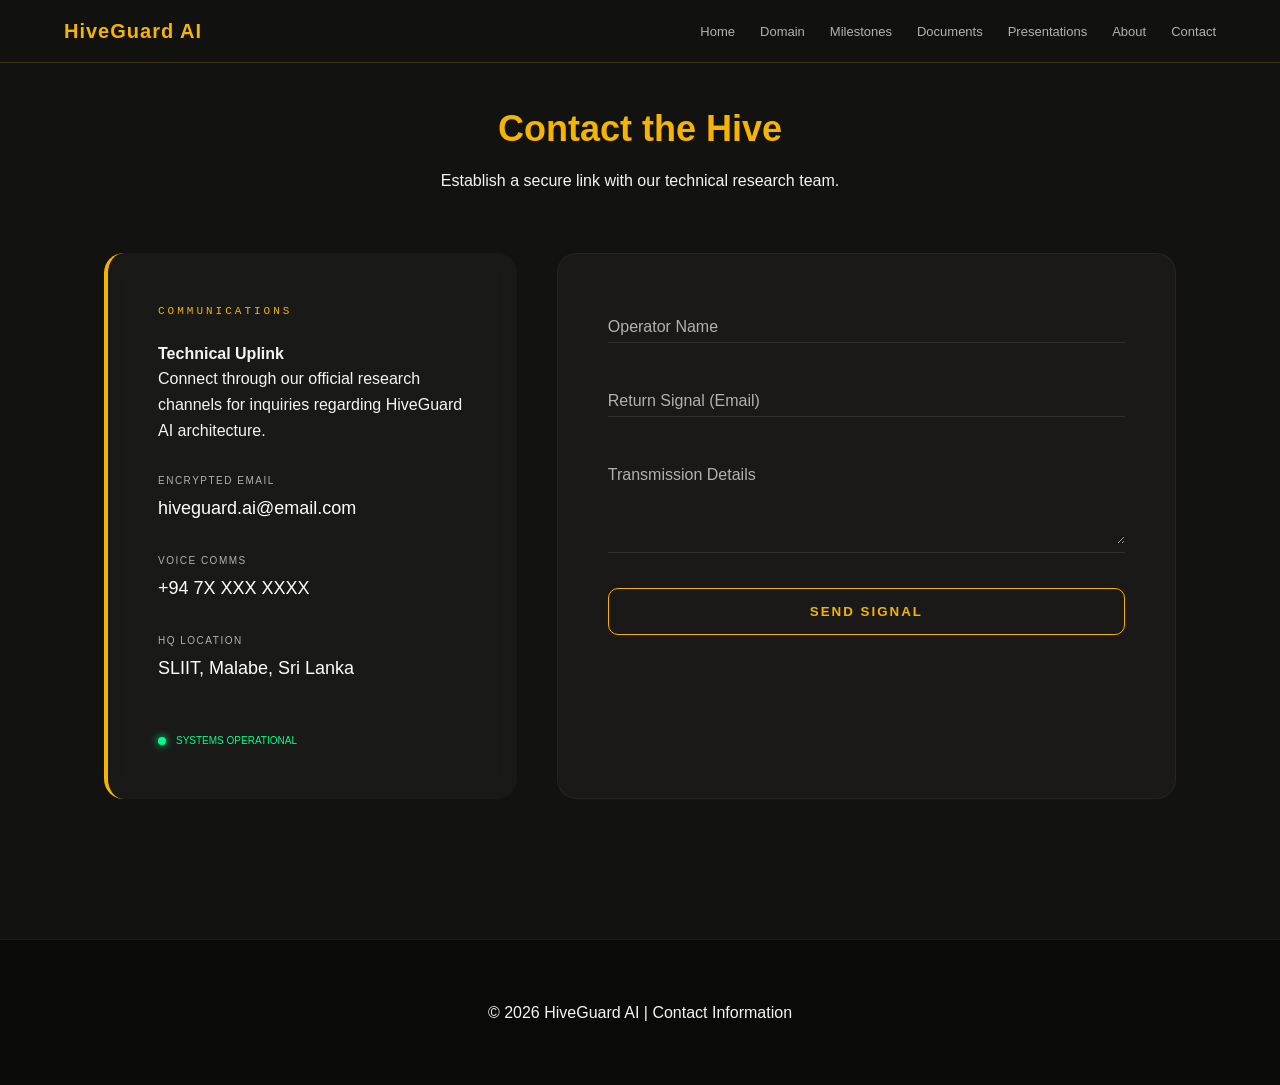
==== contact.html @ 3bd3e834 "Added contact form, updated research sections, improved styling" ====
<!DOCTYPE html>
<html lang="en">
<head>
  <meta charset="UTF-8">
  <meta name="viewport" content="width=device-width, initial-scale=1.0">
  <title>HiveGuard AI - Contact</title>
  <link rel="stylesheet" href="css/style.css">
</head>
<body>

<!-- Navigation -->
<nav>
  <div class="container">
    <h1>HiveGuard AI</h1>
    <ul>
      <li><a href="index.html">Home</a></li>
      <li><a href="domain.html">Domain</a></li>
      <li><a href="milestones.html">Milestones</a></li>
      <li><a href="documents.html">Documents</a></li>
      <li><a href="presentations.html">Presentations</a></li>
      <li><a href="about.html">About</a></li>
      <li><a href="contact.html">Contact</a></li>
    </ul>
  </div>
</nav>

<!-- Contact Section -->
<section class="section contact-section">
    <div class="section-header">
        <h3>Contact the Hive</h3>
        <p>Establish a secure link with our technical research team.</p>
    </div>

    <div class="contact-wrapper">
        <div class="contact-info-panel reveal">
            <div class="panel-tag">COMMUNICATIONS</div>
            <h4>Technical Uplink</h4>
            <p>Connect through our official research channels for inquiries regarding HiveGuard AI architecture.</p>
            
            <div class="info-links">
                <div class="info-item">
                    <span class="info-label">ENCRYPTED EMAIL</span>
                    <a href="mailto:bytebees.ai@email.com">hiveguard.ai@email.com</a>
                </div>
                <div class="info-item">
                    <span class="info-label">VOICE COMMS</span>
                    <a href="tel:+947XXXXXXX">+94 7X XXX XXXX</a>
                </div>
                <div class="info-item">
                    <span class="info-label">HQ LOCATION</span>
                    <p>SLIIT, Malabe, Sri Lanka</p>
                </div>
            </div>
            
            <div class="contact-status">
                <div class="status-indicator"></div>
                <span>SYSTEMS OPERATIONAL</span>
            </div>
        </div>

        <div class="contact-form-panel reveal">
            <form action="mailto:hiveguard.ai@email.com" method="post" enctype="text/plain">
                <div class="input-group">
                    <input type="text" id="name" name="name" required>
                    <label for="name">Operator Name</label>
                    <div class="input-line"></div>
                </div>

                <div class="input-group">
                    <input type="email" id="email" name="email" required>
                    <label for="email">Return Signal (Email)</label>
                    <div class="input-line"></div>
                </div>

                <div class="input-group">
                    <textarea id="message" name="message" rows="4" required></textarea>
                    <label for="message">Transmission Details</label>
                    <div class="input-line"></div>
                </div>

                <button type="submit" class="transmit-btn">
                    <span>SEND SIGNAL</span>
                    <i class="btn-glow"></i>
                </button>
            </form>
        </div>
    </div>
</section>

<!-- Footer -->
<footer>
  <p>© 2026 HiveGuard AI | Contact Information</p>
</footer>

</body>
</html>
---- css/style.css ----
/* =========================
   VARIABLES & RESET
========================= */
:root {
  --gold: #f4b400;
  --gold-glow: rgba(244, 180, 0, 0.3);
  --dark: #121211;
  --dark-soft: #1c1b18;
  --glass: rgba(42, 41, 38, 0.7);
  --text-main: #f5f5f5;
  --text-dim: #b1b1b1;
}

* {
  margin: 0;
  padding: 0;
  box-sizing: border-box;
  font-family: 'Poppins', sans-serif;
}

body {
  background: var(--dark);
  color: var(--text-main);
  line-height: 1.6;
  overflow-x: hidden;
}

/* =========================
   NAVBAR
========================= */
nav {
  background: rgba(18, 18, 17, 0.95);
  backdrop-filter: blur(10px);
  border-bottom: 1px solid rgba(244, 180, 0, 0.2);
  padding: 15px 0;
  position: fixed;
  width: 100%;
  top: 0;
  z-index: 1000;
}

nav .container {
  width: 90%;
  max-width: 1200px;
  margin: auto;
  display: flex;
  justify-content: space-between;
  align-items: center;
}

.logo {
  display: flex;
  align-items: center;
  gap: 10px;
}

.pulse {
  width: 10px;
  height: 10px;
  background: var(--gold);
  border-radius: 50%;
  box-shadow: 0 0 10px var(--gold);
  animation: pulse 2s infinite;
}

@keyframes pulse {
  0% { transform: scale(0.9); opacity: 1; }
  70% { transform: scale(1.5); opacity: 0; }
  100% { transform: scale(0.9); opacity: 0; }
}

nav h1 {
  color: var(--gold);
  font-family: 'Montserrat', sans-serif;
  font-size: 20px;
  letter-spacing: 1px;
}

nav ul {
  list-style: none;
  display: flex;
  gap: 25px;
  align-items: center;
}

nav ul li a {
  text-decoration: none;
  color: var(--text-dim);
  font-size: 13px;
  font-weight: 500;
  transition: 0.3s;
}

nav ul li a:hover { color: var(--gold); }

.nav-cta {
  border: 1px solid var(--gold);
  padding: 8px 18px;
  border-radius: 20px;
}

/* =========================
   HERO SECTION
========================= */
.hero {
  position: relative;
  padding: 200px 20px 120px;
  text-align: center;
  background: radial-gradient(circle at center, #3b2f1c 0%, var(--dark) 70%);
  overflow: hidden;
}

.honeycomb {
  position: absolute;
  inset: 0;
  background-image: linear-gradient(30deg, #2f2c25 12%, transparent 12.5%, transparent 87%, #2f2c25 87.5%, #2f2c25),
                    linear-gradient(150deg, #2f2c25 12%, transparent 12.5%, transparent 87%, #2f2c25 87.5%, #2f2c25),
                    linear-gradient(60deg, #2f2c25 25%, transparent 25.5%, transparent 75%, #2f2c25 75%, #2f2c25);
  background-size: 60px 104px;
  opacity: 0.1;
}

.hero-content { position: relative; z-index: 10; }

.badge {
  display: inline-block;
  background: rgba(244, 180, 0, 0.1);
  color: var(--gold);
  padding: 5px 15px;
  border-radius: 20px;
  font-size: 12px;
  font-weight: 600;
  margin-bottom: 20px;
  border: 1px solid var(--gold-glow);
}

.hero h2 {
  font-family: 'Montserrat', sans-serif;
  font-size: clamp(32px, 5vw, 60px);
  line-height: 1.1;
  margin-bottom: 25px;
}

.highlight {
  color: var(--gold);
  text-shadow: 0 0 30px var(--gold-glow);
}

.hero p {
  max-width: 650px;
  margin: 0 auto 40px;
  color: var(--text-dim);
  font-size: 18px;
}

.button {
  display: inline-block;
  padding: 14px 32px;
  background: var(--gold);
  color: #000;
  text-decoration: none;
  font-weight: 700;
  border-radius: 50px;
  transition: 0.3s;
}

.button.secondary {
  background: transparent;
  color: #fff;
  border: 1px solid rgba(255,255,255,0.2);
  margin-left: 15px;
}

.button:hover {
  transform: translateY(-3px);
  box-shadow: 0 10px 20px rgba(0,0,0,0.3);
}

/* =========================
   CARDS & SECTIONS
========================= */
.section {
  padding: 100px 5%;
  max-width: 1200px;
  margin: auto;
}

.section-header {
  text-align: center;
  margin-bottom: 60px;
}

.section-header h3 {
  font-size: 36px;
  color: var(--gold);
  margin-bottom: 10px;
}

.card-grid {
  display: grid;
  grid-template-columns: repeat(auto-fit, minmax(250px, 1fr));
  gap: 25px;
}

.card {
  background: var(--glass);
  backdrop-filter: blur(10px);
  padding: 40px 30px;
  border-radius: 20px;
  border: 1px solid rgba(255,255,255,0.05);
  transition: 0.4s cubic-bezier(0.175, 0.885, 0.32, 1.275);
}

.card:hover {
  border-color: var(--gold);
  transform: translateY(-10px);
  box-shadow: 0 20px 40px rgba(0,0,0,0.4);
}

.card-icon {
  font-size: 40px;
  margin-bottom: 20px;
}

.card h4 { margin-bottom: 15px; color: var(--gold); }

/* Project Overview styles */
.overview-container {
    display: flex;
    flex-direction: column;
    gap: 20px;
}

.glass-card {
    background: rgba(255,255,255,0.03);
    padding: 30px;
    border-radius: 15px;
    border-left: 4px solid var(--gold);
}
/* =========================
   PROJECT JOURNEY STYLES
========================= */

.journey-container {
    position: relative;
    max-width: 900px;
    margin: 50px auto;
    padding: 20px 0;
}

.journey-item {
    display: flex;
    align-items: center;
    margin-bottom: 60px;
    gap: 40px;
    width: 100%;
}

/* Alternating Layout */
.journey-item.reverse {
    flex-direction: row-reverse;
}

.journey-number {
    background: var(--gold);
    color: #000;
    width: 60px;
    height: 60px;
    display: flex;
    align-items: center;
    justify-content: center;
    font-weight: 800;
    font-size: 20px;
    border-radius: 15px; /* Makes a square-ish honeycomb shape */
    transform: rotate(45deg);
    flex-shrink: 0;
    box-shadow: 0 0 20px var(--gold-glow);
}

.journey-number span { transform: rotate(-45deg); } /* Keep text straight */

/* The Journey Line */
.nectar-path {
    position: absolute;
    top: 0;
    left: 50%;
    transform: translateX(-50%);
    width: 2px;
    height: 100%;
    background: linear-gradient(to bottom, var(--gold) 50%, transparent);
    border-left: 2px dashed var(--gold);
    opacity: 0.3;
    z-index: -1;
}

/* Glass Card Specific Glows */
.glass-card {
    background: rgba(255, 255, 255, 0.03);
    backdrop-filter: blur(10px);
    padding: 30px;
    border-radius: 20px;
    border: 1px solid rgba(244, 180, 0, 0.1);
    transition: 0.4s;
    flex: 1;
}

.glow-left:hover {
    border-left: 5px solid var(--gold);
    box-shadow: -10px 0 30px var(--gold-glow);
}

.glow-right:hover {
    border-right: 5px solid var(--gold);
    box-shadow: 10px 0 30px var(--gold-glow);
}

.glass-card h4 {
    color: var(--gold);
    margin-bottom: 12px;
}

/* Mobile Responsiveness */
@media (max-width: 768px) {
    .journey-item, .journey-item.reverse {
        flex-direction: column;
        text-align: center;
    }
    .nectar-path { left: 20px; transform: none; }
    .journey-number { margin-bottom: 10px; }
}

/* =========================
   ANIMATIONS
========================= */


.reveal.visible {
  opacity: 1;
  transform: translateY(0);
}

.bee-fly {
  position: absolute;
  font-size: 40px;
  animation: flyAcross 15s linear infinite;
  z-index: 1;
}

@keyframes flyAcross {
  0% { left: -50px; top: 20%; transform: rotate(10deg); }
  50% { top: 25%; transform: rotate(-10deg); }
  100% { left: 110%; top: 20%; }
}



footer {
  padding: 60px 20px;
  text-align: center;
  border-top: 1px solid rgba(244, 180, 0, 0.1);
  background: #0a0a09;
}

.footer-links { margin-top: 20px; }
.footer-links a {
    color: var(--gold);
    margin: 0 10px;
    text-decoration: none;
    font-size: 14px;
}

/* =========================
   LITERATURE SURVEY STYLES
========================= */

.survey-grid {
  display: grid;
  grid-template-columns: repeat(auto-fit, minmax(300px, 1fr));
  gap: 30px;
  margin-top: 40px;
}

.survey-card {
  background: linear-gradient(145deg, #2a2926, #1c1b18);
  padding: 40px 30px;
  border-radius: 20px;
  border: 1px solid rgba(244, 180, 0, 0.1);
  position: relative;
  transition: all 0.4s ease;
  display: flex;
  flex-direction: column;
  justify-content: space-between;
}

.survey-card:hover {
  transform: translateY(-10px);
  border-color: var(--gold);
  box-shadow: 0 15px 35px rgba(0, 0, 0, 0.5), 0 0 20px rgba(244, 180, 0, 0.15);
}

.card-tag {
  position: absolute;
  top: -12px;
  left: 20px;
  background: var(--gold);
  color: #000;
  font-size: 10px;
  font-weight: 800;
  padding: 4px 12px;
  border-radius: 5px;
  text-transform: uppercase;
  letter-spacing: 1px;
}

.survey-card h4 {
  font-family: 'Montserrat', sans-serif;
  color: var(--gold);
  margin: 15px 0;
  font-size: 20px;
}

.survey-card p {
  color: var(--text-dim);
  font-size: 15px;
  line-height: 1.7;
  margin-bottom: 25px;
}

.finding-badge {
  background: rgba(244, 180, 0, 0.05);
  border: 1px dashed rgba(244, 180, 0, 0.4);
  color: var(--gold);
  padding: 8px;
  border-radius: 8px;
  font-size: 12px;
  text-align: center;
  font-weight: 600;
}

/* Add a glowing dot to the corner */
.survey-card::before {
  content: "";
  position: absolute;
  top: 15px;
  right: 15px;
  width: 6px;
  height: 6px;
  background: var(--gold);
  border-radius: 50%;
  box-shadow: 0 0 10px var(--gold);
}

/* =========================
   RESEARCH GAP CARD STYLES
========================= */

.gap-container {
    display: grid;
    grid-template-columns: 1fr 1.5fr;
    gap: 40px;
    align-items: center;
    margin-top: 50px;
}

/* Visual Side - Represents Fragmentation */
.gap-visual {
    position: relative;
    height: 300px;
    display: flex;
    justify-content: center;
    align-items: center;
}

.fragment-box {
    position: absolute;
    padding: 10px 20px;
    background: rgba(255, 255, 255, 0.05);
    border: 1px solid rgba(244, 180, 0, 0.3);
    font-size: 12px;
    color: var(--gold);
    border-radius: 8px;
    animation: drift 6s infinite ease-in-out;
}

.fragment-box:nth-child(1) { top: 10%; left: 10%; animation-delay: 0s; }
.fragment-box:nth-child(2) { bottom: 15%; left: 20%; animation-delay: 2s; }
.fragment-box:nth-child(3) { top: 40%; right: 10%; animation-delay: 4s; }

@keyframes drift {
    0%, 100% { transform: translate(0, 0); }
    50% { transform: translate(10px, -15px); }
}

.solution-node {
    width: 100px;
    height: 100px;
    background: var(--gold);
    color: black;
    border-radius: 50%;
    display: flex;
    align-items: center;
    justify-content: center;
    font-weight: 800;
    font-size: 12px;
    text-align: center;
    box-shadow: 0 0 40px var(--gold-glow);
    z-index: 2;
}

/* The Content Card */
.gap-card {
    background: linear-gradient(135deg, #1c1b18 0%, #2a2926 100%);
    padding: 45px;
    border-radius: 24px;
    border: 1px solid rgba(244, 180, 0, 0.1);
    position: relative;
    overflow: hidden;
}

.gap-card::before {
    content: "";
    position: absolute;
    top: 0;
    left: 0;
    width: 4px;
    height: 100%;
    background: var(--gold);
    box-shadow: 0 0 15px var(--gold);
}

.gap-icon {
    font-size: 30px;
    margin-bottom: 20px;
}

.gap-meta {
    display: flex;
    gap: 15px;
    align-items: center;
    margin-top: 20px;
}

.location-tag {
    font-size: 12px;
    color: #888;
    border: 1px solid #444;
    padding: 4px 10px;
    border-radius: 5px;
}

.finding-badge {
    background: var(--gold);
    color: black;
    font-size: 13px;
    padding: 6px 15px;
    border-radius: 50px;
    font-weight: bold;
}

/* Decorative Gap "Hole" */
.gap-decoration {
    position: absolute;
    bottom: -20px;
    right: -20px;
    width: 100px;
    height: 100px;
    background: radial-gradient(circle, var(--gold-glow) 0%, transparent 70%);
    opacity: 0.5;
}

/* Mobile Fix */
@media (max-width: 900px) {
    .gap-container { grid-template-columns: 1fr; }
    .gap-visual { height: 200px; }
}


/* =========================
   CREATIVE RESEARCH PROBLEM STYLES
========================= */

.problem-wrapper {
    display: grid;
    grid-template-columns: 1.5fr 1fr;
    gap: 20px;
    margin-top: 40px;
}

/* Main Large Card */
.problem-main-card {
    background: #1a1917;
    padding: 50px;
    border-radius: 30px;
    border: 1px solid rgba(244, 180, 0, 0.1);
    position: relative;
    overflow: hidden;
    display: flex;
    flex-direction: column;
    justify-content: center;
}

/* Animated Circuit Background */
.circuit-overlay {
    position: absolute;
    top: 0; left: 0; width: 100%; height: 100%;
    background-image: radial-gradient(var(--gold) 1px, transparent 1px);
    background-size: 30px 30px;
    opacity: 0.05;
    pointer-events: none;
}

.core-question h4 {
    font-size: 28px;
    line-height: 1.3;
    color: #fff;
    margin-bottom: 30px;
    border-left: 4px solid var(--gold);
    padding-left: 20px;
}

.label {
    display: block;
    color: var(--gold);
    text-transform: uppercase;
    font-size: 12px;
    letter-spacing: 2px;
    margin-bottom: 10px;
    font-weight: 700;
}

/* Icons Grid inside the card */
.problem-goals {
    display: grid;
    grid-template-columns: repeat(auto-fit, minmax(150px, 1fr));
    gap: 20px;
    margin-top: 20px;
}

.goal-item {
    background: rgba(255, 255, 255, 0.03);
    padding: 15px;
    border-radius: 12px;
    text-align: center;
    transition: 0.3s;
}

.goal-item:hover {
    background: rgba(244, 180, 0, 0.1);
}

.goal-icon {
    font-size: 24px;
    display: block;
    margin-bottom: 10px;
}

.goal-item p {
    font-size: 12px;
    color: var(--text-dim);
    margin: 0;
}

/* Sidebar Cards */
.context-sidebar {
    display: flex;
    flex-direction: column;
    gap: 20px;
}

.context-card {
    background: #252421;
    padding: 30px;
    border-radius: 20px;
    border: 1px solid rgba(255, 255, 255, 0.05);
    flex: 1;
}

.context-card.highlight {
    border: 1px solid var(--gold);
    background: linear-gradient(135deg, #1a1917 0%, #2f2a1a 100%);
}

.context-card h5 {
    color: var(--gold);
    text-transform: uppercase;
    margin-bottom: 10px;
    font-size: 14px;
}

.context-card p {
    font-size: 14px;
    color: var(--text-dim);
    margin: 0;
}

/* Mobile Responsiveness */
@media (max-width: 850px) {
    .problem-wrapper {
        grid-template-columns: 1fr;
    }
}

/* =========================
   RESEARCH OBJECTIVES STYLES
========================= */

.objectives-container {
    position: relative;
    max-width: 1000px;
    margin: 50px auto;
    display: grid;
    grid-template-columns: 1fr 1fr; /* 2x2 Grid for desktop */
    gap: 40px;
}

.objective-item {
    display: flex;
    gap: 20px;
    align-items: flex-start;
}

.obj-number {
    background: var(--gold);
    color: #000;
    font-weight: 800;
    width: 45px;
    height: 45px;
    display: flex;
    align-items: center;
    justify-content: center;
    border-radius: 10px;
    transform: rotate(15deg);
    flex-shrink: 0;
    box-shadow: 0 0 15px var(--gold-glow);
}

.obj-content {
    background: #1a1917;
    padding: 30px;
    border-radius: 20px;
    border: 1px solid rgba(244, 180, 0, 0.1);
    position: relative;
    transition: all 0.4s ease;
}

/* Glowing Hover Effect */
.obj-content:hover {
    border-color: var(--gold);
    box-shadow: 0 0 25px rgba(244, 180, 0, 0.15);
    transform: translateY(-5px);
}

.obj-content h4 {
    color: var(--gold);
    font-size: 18px;
    margin-bottom: 12px;
}

.obj-content p {
    font-size: 14px;
    color: var(--text-dim);
    line-height: 1.6;
}

.obj-tag {
    margin-top: 15px;
    display: inline-block;
    font-size: 10px;
    font-weight: 700;
    text-transform: uppercase;
    letter-spacing: 1px;
    color: var(--gold);
    border: 1px solid rgba(244, 180, 0, 0.3);
    padding: 3px 10px;
    border-radius: 5px;
}

/* Specific Glowing Box Style from your request */
.glowing-box::after {
    content: "";
    position: absolute;
    top: 0; left: 0; width: 100%; height: 100%;
    border-radius: 20px;
    pointer-events: none;
    box-shadow: inset 0 0 15px rgba(244, 180, 0, 0.05);
    transition: 0.4s;
}

.glowing-box:hover::after {
    box-shadow: inset 0 0 30px rgba(244, 180, 0, 0.1);
}

/* Mobile Responsiveness */
@media (max-width: 768px) {
    .objectives-container {
        grid-template-columns: 1fr;
    }
}

/* =========================
   TEAM CONTRIBUTIONS SECTION
========================= */

.team-contributions {
  padding: 100px 20px;
  width: 90%;
  max-width: 1000px;
  margin: auto;
}

.team-contributions h3 {
  font-size: 36px;
  margin-bottom: 50px;
  text-align: center;
  color: #f4b400;
  font-weight: 700;
}

/* =========================
   TEAM CONTRIBUTIONS: CYBER STYLE
========================= */
/* =========================
   TEAM BENTO GRID STYLES
========================= */

.team-bento-grid {
    display: grid;
    grid-template-columns: 1fr 1fr; /* Forces 2 columns */
    gap: 25px;
    max-width: 1000px;
    margin: 40px auto;
}

.member-bento {
    background: #1a1917;
    border: 1px solid rgba(244, 180, 0, 0.1);
    border-radius: 24px;
    padding: 40px;
    position: relative;
    overflow: hidden;
    transition: all 0.4s cubic-bezier(0.175, 0.885, 0.32, 1.275);
    display: flex;
    flex-direction: column;
    justify-content: center;
}

/* The Glowing Aura */
.member-bento:hover {
    transform: scale(1.02);
    border-color: var(--gold);
    box-shadow: 0 20px 40px rgba(0, 0, 0, 0.6), 
                0 0 20px rgba(244, 180, 0, 0.2);
}

.bento-glow {
    position: absolute;
    top: 0; left: 0; width: 100%; height: 100%;
    background: radial-gradient(circle at var(--mouse-x, 50%) var(--mouse-y, 50%), 
                rgba(244, 180, 0, 0.1) 0%, 
                transparent 60%);
    opacity: 0;
    transition: opacity 0.3s;
    pointer-events: none;
}

.member-bento:hover .bento-glow {
    opacity: 1;
}

.badge-no {
    font-family: monospace;
    color: var(--gold);
    font-size: 12px;
    border: 1px solid var(--gold);
    padding: 2px 8px;
    border-radius: 6px;
    margin-bottom: 15px;
    display: inline-block;
}

.member-info h4 {
    font-size: 22px;
    color: #fff;
    margin-bottom: 5px;
}

.role-line {
    color: var(--gold);
    font-weight: 700;
    font-size: 13px;
    text-transform: uppercase;
    letter-spacing: 1.5px;
    margin-bottom: 20px;
    display: flex;
    align-items: center;
    gap: 10px;
}

.role-line::after {
    content: "";
    flex: 1;
    height: 1px;
    background: linear-gradient(to right, var(--gold), transparent);
}

.member-info p {
    color: var(--text-dim);
    font-size: 15px;
    line-height: 1.6;
}

/* Mobile: Stack them when screen is small */
@media (max-width: 800px) {
    .team-bento-grid {
        grid-template-columns: 1fr;
    }
    .member-bento {
        padding: 30px;
    }
}
/* Container Layouts */
.overview-bento, .team-bento-grid {
    display: grid;
    grid-template-columns: 1fr 1fr;
    gap: 25px;
    margin-top: 40px;
}

.full-width { grid-column: span 2; }

/* The "Beautiful" Card Style */
.glass-card, .member-bento {
    background: rgba(255, 255, 255, 0.03);
    backdrop-filter: blur(15px);
    border: 1px solid rgba(244, 180, 0, 0.1);
    padding: 40px;
    border-radius: 24px;
    transition: all 0.4s ease;
    position: relative;
    overflow: hidden;
}

.glass-card:hover, .member-bento:hover {
    border-color: var(--gold);
    transform: translateY(-10px);
    box-shadow: 0 20px 40px rgba(0,0,0,0.4), 0 0 20px rgba(244, 180, 0, 0.1);
}

/* Details */
.card-icon { font-size: 40px; margin-bottom: 20px; }

.badge-no {
    font-family: monospace;
    color: var(--gold);
    font-size: 11px;
    letter-spacing: 1px;
    border: 1px solid var(--gold);
    padding: 2px 8px;
    border-radius: 4px;
    margin-bottom: 15px;
    display: inline-block;
}

.role-line {
    color: var(--gold);
    font-weight: 700;
    font-size: 13px;
    text-transform: uppercase;
    margin-bottom: 15px;
    display: flex;
    align-items: center;
    gap: 10px;
}

.role-line::after {
    content: "";
    flex: 1;
    height: 1px;
    background: linear-gradient(to right, var(--gold), transparent);
}

/* =========================
   TECHNOLOGIES USED SECTION
========================= */

/* =========================
   TECH BLUEPRINT STYLES
========================= */

.tech-blueprint-grid {
    display: grid;
    grid-template-columns: repeat(auto-fit, minmax(280px, 1fr));
    gap: 20px;
    margin-top: 40px;
}

.tech-tile {
    background: #1a1917; /* Darker obsidian background */
    border: 1px solid rgba(244, 180, 0, 0.1);
    border-radius: 20px;
    padding: 35px;
    position: relative;
    transition: all 0.4s cubic-bezier(0.165, 0.84, 0.44, 1);
    display: flex;
    flex-direction: column;
    overflow: hidden;
}

.tech-tile:hover {
    transform: translateY(-8px);
    border-color: #f4b400; /* Primary gold color */
    box-shadow: 0 15px 30px rgba(0, 0, 0, 0.6), 0 0 15px rgba(244, 180, 0, 0.1);
}

/* Metadata Tags */
.tile-header {
    display: flex;
    justify-content: space-between;
    align-items: center;
    margin-bottom: 20px;
}

.tech-id {
    font-family: 'Courier New', Courier, monospace;
    font-size: 11px;
    color: #f4b400;
    opacity: 0.7;
    letter-spacing: 1px;
}

/* Status Indicator Pulse */
.status-pulse {
    width: 8px;
    height: 8px;
    background: #f4b400;
    border-radius: 50%;
    box-shadow: 0 0 10px #f4b400;
    animation: pulse 2s infinite;
}

@keyframes pulse {
    0% { opacity: 1; transform: scale(1); }
    50% { opacity: 0.4; transform: scale(1.2); }
    100% { opacity: 1; transform: scale(1); }
}

.tech-tile h4 {
    color: #fff;
    font-size: 20px;
    margin-bottom: 15px;
    font-weight: 600;
}

.tech-tile p {
    font-size: 14px;
    color: #d1d5db; /* text-dim color */
    line-height: 1.6;
    margin-bottom: 20px;
    flex-grow: 1;
}

/* Technical Spec Chips */
.tech-specs {
    display: flex;
    gap: 8px;
    flex-wrap: wrap;
}

.tech-specs span {
    font-size: 10px;
    text-transform: uppercase;
    font-weight: 700;
    color: #f4b400;
    background: rgba(244, 180, 0, 0.05);
    border: 1px solid rgba(244, 180, 0, 0.2);
    padding: 4px 10px;
    border-radius: 50px;
}

/* Highlighted AI Tile */
.highlight-tile {
    background: linear-gradient(145deg, #1a1917, #2d2a1d);
    border-color: rgba(244, 180, 0, 0.4);
}

/* =========================
  MILESTONES
========================= */

/* =========================
   TIMELINE ROADMAP STYLES
========================= */

.milestones-section {
    padding: 80px 20px;
}

.timeline-container {
    position: relative;
    max-width: 900px;
    margin: 50px auto;
    padding: 40px 0;
}

/* Central Vertical Energy Line */
.timeline-line {
    position: absolute;
    left: 50%;
    top: 0;
    width: 2px;
    height: 100%;
    background: linear-gradient(to bottom, transparent, var(--gold), transparent);
    transform: translateX(-50%);
    opacity: 0.3;
}

.timeline-step {
    position: relative;
    width: 100%;
    margin-bottom: 60px;
    display: flex;
    justify-content: center;
}

/* The Node/Dot in the middle */
.step-node {
    position: absolute;
    left: 50%;
    top: 20px;
    width: 20px;
    height: 20px;
    background: #1a1917;
    border: 2px solid var(--gold);
    border-radius: 50%;
    transform: translateX(-50%);
    z-index: 5;
    box-shadow: 0 0 15px var(--gold-glow);
}

.node-pulse {
    width: 100%;
    height: 100%;
    border-radius: 50%;
    background: var(--gold);
    animation: nodePulse 2s infinite;
}

@keyframes nodePulse {
    0% { transform: scale(1); opacity: 0.8; }
    100% { transform: scale(2.5); opacity: 0; }
}

/* Step Content Cards */
.step-content {
    width: 42%;
    margin-left: auto; /* Default to right side */
    background: rgba(255, 255, 255, 0.03);
    border: 1px solid rgba(244, 180, 0, 0.1);
    padding: 30px;
    border-radius: 20px;
    position: relative;
    transition: 0.4s;
}

/* Alternate Left/Right logic */
.timeline-step:nth-child(even) .step-content {
    margin-left: 0;
    margin-right: auto;
    text-align: right;
}

.step-content:hover {
    border-color: var(--gold);
    transform: translateY(-5px);
    box-shadow: 0 10px 30px rgba(0, 0, 0, 0.5);
}

/* Meta Details */
.step-date {
    display: block;
    font-family: monospace;
    color: var(--gold);
    font-size: 13px;
    letter-spacing: 2px;
    margin-bottom: 10px;
}

.step-marks {
    display: inline-block;
    font-size: 11px;
    background: rgba(244, 180, 0, 0.1);
    color: var(--gold);
    padding: 3px 10px;
    border-radius: 5px;
    margin-bottom: 15px;
    font-weight: 700;
}

.step-marks.highlight {
    background: var(--gold);
    color: #000;
}

.step-content h4 {
    color: #fff;
    margin-bottom: 10px;
}

.step-content p {
    font-size: 14px;
    color: var(--text-dim);
    line-height: 1.6;
}

/* Mobile: Single Column */
@media (max-width: 768px) {
    .timeline-line { left: 20px; }
    .step-node { left: 20px; }
    .step-content { 
        width: 85%; 
        margin-left: 50px !important; 
        text-align: left !important; 
    }
}

/* =========================
   DOCUMENTS
========================= */

/* =========================
   CLOUD VAULT STYLES
========================= */

.vault-grid {
    display: grid;
    grid-template-columns: repeat(auto-fit, minmax(280px, 1fr));
    gap: 25px;
    margin-top: 40px;
}

.document-node {
    background: linear-gradient(145deg, #1c1b18, #252421);
    border: 1px solid rgba(244, 180, 0, 0.1);
    border-radius: 22px;
    padding: 35px;
    position: relative;
    transition: all 0.4s cubic-bezier(0.175, 0.885, 0.32, 1.275);
    display: flex;
    flex-direction: column;
    overflow: hidden;
}

.document-node:hover {
    transform: translateY(-10px);
    border-color: var(--gold);
    box-shadow: 0 15px 40px rgba(0, 0, 0, 0.6), 
                0 0 20px rgba(244, 180, 0, 0.1);
}

.cloud-sync-icon {
    font-size: 32px;
    margin-bottom: 20px;
    filter: drop-shadow(0 0 10px rgba(244, 180, 0, 0.3));
}

.file-meta {
    font-family: 'Courier New', Courier, monospace;
    font-size: 10px;
    color: var(--gold);
    letter-spacing: 2px;
    opacity: 0.8;
}

.document-node h4 {
    color: #fff;
    margin: 10px 0;
    font-size: 20px;
    font-weight: 600;
}

/* Status Badges */
.status-badge {
    font-size: 9px;
    font-weight: 800;
    padding: 3px 10px;
    border-radius: 6px;
    display: inline-block;
    margin-bottom: 25px;
    letter-spacing: 1px;
}

.status-badge.complete {
    background: rgba(244, 180, 0, 0.1);
    color: var(--gold);
    border: 1px solid rgba(244, 180, 0, 0.3);
}

.status-badge.pending {
    background: rgba(255, 255, 255, 0.05);
    color: #666;
    border: 1px solid rgba(255, 255, 255, 0.1);
}

/* Google Drive Themed Button */
.drive-btn {
    text-decoration: none;
    display: flex;
    justify-content: space-between;
    align-items: center;
    background: rgba(255, 255, 255, 0.03);
    border: 1px solid rgba(255, 255, 255, 0.1);
    color: #fff;
    font-size: 12px;
    font-weight: 600;
    padding: 12px 20px;
    border-radius: 12px;
    transition: 0.3s;
}

.drive-btn:hover {
    background: var(--gold);
    color: #000;
    border-color: var(--gold);
}

.external-icon {
    font-style: normal;
    font-weight: bold;
}

/* Locked Card Style */
.document-node.locked {
    opacity: 0.5;
    background: #141413;
}

.lock-overlay {
    font-size: 11px;
    color: #555;
    text-transform: uppercase;
    font-weight: 700;
}

/* =========================
   PRESENTATION GALLERY STYLES
========================= */

.gallery-grid {
    display: grid;
    grid-template-columns: repeat(auto-fit, minmax(280px, 1fr));
    gap: 30px;
    margin-top: 50px;
}

.deck-card {
    background: #1a1917;
    border: 1px solid rgba(244, 180, 0, 0.1);
    border-radius: 20px;
    overflow: hidden;
    transition: all 0.5s cubic-bezier(0.175, 0.885, 0.32, 1.275);
    position: relative;
}

.deck-card:hover {
    transform: translateY(-12px);
    border-color: var(--gold);
    box-shadow: 0 20px 40px rgba(0, 0, 0, 0.6);
}

/* Slide Preview Area */
.deck-preview {
    height: 160px;
    background: linear-gradient(135deg, #2a2926 0%, #1a1917 100%);
    position: relative;
    display: flex;
    align-items: center;
    justify-content: center;
}

.slide-count {
    position: absolute;
    top: 15px;
    right: 15px;
    font-size: 9px;
    font-weight: 800;
    color: var(--gold);
    border: 1px solid var(--gold);
    padding: 2px 8px;
    border-radius: 4px;
}

.play-overlay {
    width: 50px;
    height: 50px;
    background: var(--gold);
    border-radius: 50%;
    display: flex;
    align-items: center;
    justify-content: center;
    font-size: 20px;
    color: #000;
    opacity: 0;
    transform: scale(0.5);
    transition: 0.3s;
    box-shadow: 0 0 20px rgba(244, 180, 0, 0.4);
}

.deck-card:hover .play-overlay {
    opacity: 1;
    transform: scale(1);
}

/* Info Section */
.deck-info {
    padding: 25px;
}

.deck-date {
    font-family: monospace;
    color: var(--gold);
    font-size: 11px;
    letter-spacing: 2px;
}

.deck-info h4 {
    color: #fff;
    margin: 8px 0 15px 0;
    font-size: 18px;
}

.view-btn {
    text-decoration: none;
    font-size: 12px;
    font-weight: 700;
    color: var(--gold);
    text-transform: uppercase;
    display: inline-block;
    padding-bottom: 5px;
    border-bottom: 2px solid transparent;
    transition: 0.3s;
}

.view-btn:hover {
    border-color: var(--gold);
    letter-spacing: 1px;
}

/* Locked State */
.offline {
    opacity: 0.6;
}

.locked-preview {
    background: #141413 !important;
}

.lock-icon {
    font-size: 30px;
    opacity: 0.3;
}

.status-text {
    font-size: 12px;
    color: #555;
    font-style: italic;
}
/* =========================
   ABOUT US: CYBER-PORTAL
========================= */

.about-portal-grid {
    display: grid;
    grid-template-columns: repeat(auto-fit, minmax(280px, 1fr));
    gap: 25px;
    margin-top: 40px;
}

.profile-portal {
    background: #1a1917;
    border: 1px solid rgba(244, 180, 0, 0.1);
    border-radius: 24px;
    padding: 30px;
    position: relative;
    overflow: hidden;
    transition: all 0.4s cubic-bezier(0.175, 0.885, 0.32, 1.275);
    display: flex;
    flex-direction: column;
    align-items: center; /* Center everything */
    text-align: center;
}

.profile-portal:hover {
    transform: translateY(-10px);
    border-color: var(--gold);
    box-shadow: 0 15px 35px rgba(0, 0, 0, 0.5), 0 0 15px rgba(244, 180, 0, 0.2);
}

/* Moving Scanner Light Effect on Hover */
.portal-scanner {
    position: absolute;
    top: -100%;
    left: 0;
    width: 100%;
    height: 5px;
    background: linear-gradient(90deg, transparent, var(--gold), transparent);
    opacity: 0.5;
    transition: 0.6s;
}

.profile-portal:hover .portal-scanner {
    top: 100%;
}

/* The Photograph Styling */
.portal-header {
    margin-bottom: 25px;
    display: flex;
    flex-direction: column;
    align-items: center;
}

.member-photo-wrapper {
    width: 110px;
    height: 110px;
    border-radius: 50%;
    position: relative;
    margin-bottom: 15px;
    padding: 5px; /* Creates space for the ring */
    background: #1a1917; /* Matches card bg */
    border: 2px solid rgba(244, 180, 0, 0.1); /* Static ring */
    transition: 0.4s;
}

.member-photo {
    width: 100%;
    height: 100%;
    border-radius: 50%;
    object-fit: cover; /* Ensures photo fills circle without stretching */
    filter: grayscale(80%); /* Pro-tech aesthetic, full color on hover */
    transition: 0.4s;
}

.profile-portal:hover .member-photo {
    filter: grayscale(0%);
    transform: scale(1.05);
}

/* The Hexagonal "Power Ring" Glow on Hover */
.profile-portal:hover .member-photo-wrapper {
    border-color: var(--gold);
    box-shadow: 0 0 25px rgba(244, 180, 0, 0.4);
}

.member-tag {
    font-family: monospace;
    font-size: 10px;
    color: var(--gold);
    background: rgba(244, 180, 0, 0.05);
    padding: 3px 10px;
    border-radius: 4px;
    text-transform: uppercase;
    letter-spacing: 1px;
}

/* Body Styling */
.portal-body h4 {
    color: #fff;
    font-size: 20px;
    margin-bottom: 5px;
}

.member-role {
    color: var(--gold);
    font-size: 13px;
    font-weight: 700;
    text-transform: uppercase;
    letter-spacing: 1px;
    margin-bottom: 15px;
}

.member-desc {
    color: var(--text-dim);
    font-size: 14px;
    line-height: 1.6;
    margin-bottom: 20px;
}

/* Skill "Chips" */
.member-skills {
    display: flex;
    gap: 8px;
    flex-wrap: wrap;
    justify-content: center;
    margin-bottom: 25px;
}

.member-skills span {
    font-size: 10px;
    color: #fff;
    background: rgba(255, 255, 255, 0.05);
    padding: 4px 10px;
    border-radius: 5px;
    font-weight: 600;
}

/* Symmetrical Social Footer */
.portal-footer {
    width: 100%;
    border-top: 1px solid rgba(255, 255, 255, 0.05);
    padding-top: 20px;
    margin-top: auto; /* Pushes footer to bottom */
}

.member-social {
    display: flex;
    gap: 15px;
    justify-content: center;
}

.social-icon {
    text-decoration: none;
    color: var(--text-dim);
    font-family: monospace;
    font-weight: 800;
    font-size: 14px;
    width: 32px;
    height: 32px;
    display: flex;
    align-items: center;
    justify-content: center;
    border: 1px solid rgba(255, 255, 255, 0.1);
    border-radius: 8px;
    transition: 0.3s;
}

.social-icon:hover {
    color: #000;
    background: var(--gold);
    border-color: var(--gold);
    box-shadow: 0 0 10px rgba(244, 180, 0, 0.3);
}

/* =========================
   CONTACT SECTION STYLES
========================= */

.contact-wrapper {
    display: grid;
    grid-template-columns: 1fr 1.5fr; /* Split panel */
    gap: 40px;
    max-width: 1100px;
    margin: 40px auto;
}

/* Info Panel Styling */
.contact-info-panel {
    background: rgba(255, 255, 255, 0.03);
    border-left: 4px solid var(--gold);
    padding: 50px;
    border-radius: 20px;
    backdrop-filter: blur(10px);
}

.panel-tag {
    font-family: monospace;
    color: var(--gold);
    letter-spacing: 3px;
    font-size: 11px;
    margin-bottom: 20px;
}

.info-item {
    margin-top: 30px;
}

.info-label {
    display: block;
    font-size: 10px;
    color: var(--text-dim);
    letter-spacing: 1.5px;
    margin-bottom: 5px;
}

.info-item a, .info-item p {
    font-size: 18px;
    color: #fff;
    text-decoration: none;
    transition: 0.3s;
}

.info-item a:hover {
    color: var(--gold);
    padding-left: 5px;
}

/* Form Panel Styling */
.contact-form-panel {
    background: #1a1917;
    padding: 50px;
    border-radius: 20px;
    border: 1px solid rgba(255, 255, 255, 0.05);
}

.input-group {
    position: relative;
    margin-bottom: 35px;
}

.input-group input, .input-group textarea {
    width: 100%;
    background: transparent;
    border: none;
    padding: 10px 0;
    color: #fff;
    font-size: 16px;
    outline: none;
}

.input-group label {
    position: absolute;
    top: 10px;
    left: 0;
    color: var(--text-dim);
    transition: 0.3s;
    pointer-events: none;
}

/* Animated Label & Line */
.input-group input:focus ~ label,
.input-group input:valid ~ label,
.input-group textarea:focus ~ label,
.input-group textarea:valid ~ label {
    top: -15px;
    font-size: 12px;
    color: var(--gold);
}

.input-line {
    height: 1px;
    width: 100%;
    background: rgba(255, 255, 255, 0.1);
    position: relative;
}

.input-line::after {
    content: '';
    position: absolute;
    height: 2px;
    width: 0%;
    background: var(--gold);
    bottom: 0;
    left: 0;
    transition: 0.4s;
}

.input-group input:focus ~ .input-line::after,
.input-group textarea:focus ~ .input-line::after {
    width: 100%;
}

/* The Transmit Button */
.transmit-btn {
    width: 100%;
    padding: 15px;
    background: transparent;
    border: 1px solid var(--gold);
    color: var(--gold);
    font-weight: 800;
    letter-spacing: 2px;
    border-radius: 10px;
    cursor: pointer;
    position: relative;
    overflow: hidden;
    transition: 0.4s;
}

.transmit-btn:hover {
    background: var(--gold);
    color: #000;
    box-shadow: 0 0 20px rgba(244, 180, 0, 0.4);
}

.contact-status {
    display: flex;
    align-items: center;
    gap: 10px;
    margin-top: 50px;
    font-size: 10px;
    font-family: monospace;
    color: #00ff88;
}

.status-indicator {
    width: 8px;
    height: 8px;
    background: #00ff88;
    border-radius: 50%;
    box-shadow: 0 0 8px #00ff88;
    animation: blink 1.5s infinite;
}

@keyframes blink {
    50% { opacity: 0.3; }
}

/* Mobile Responsiveness */
@media (max-width: 850px) {
    .contact-wrapper {
        grid-template-columns: 1fr;
    }
}
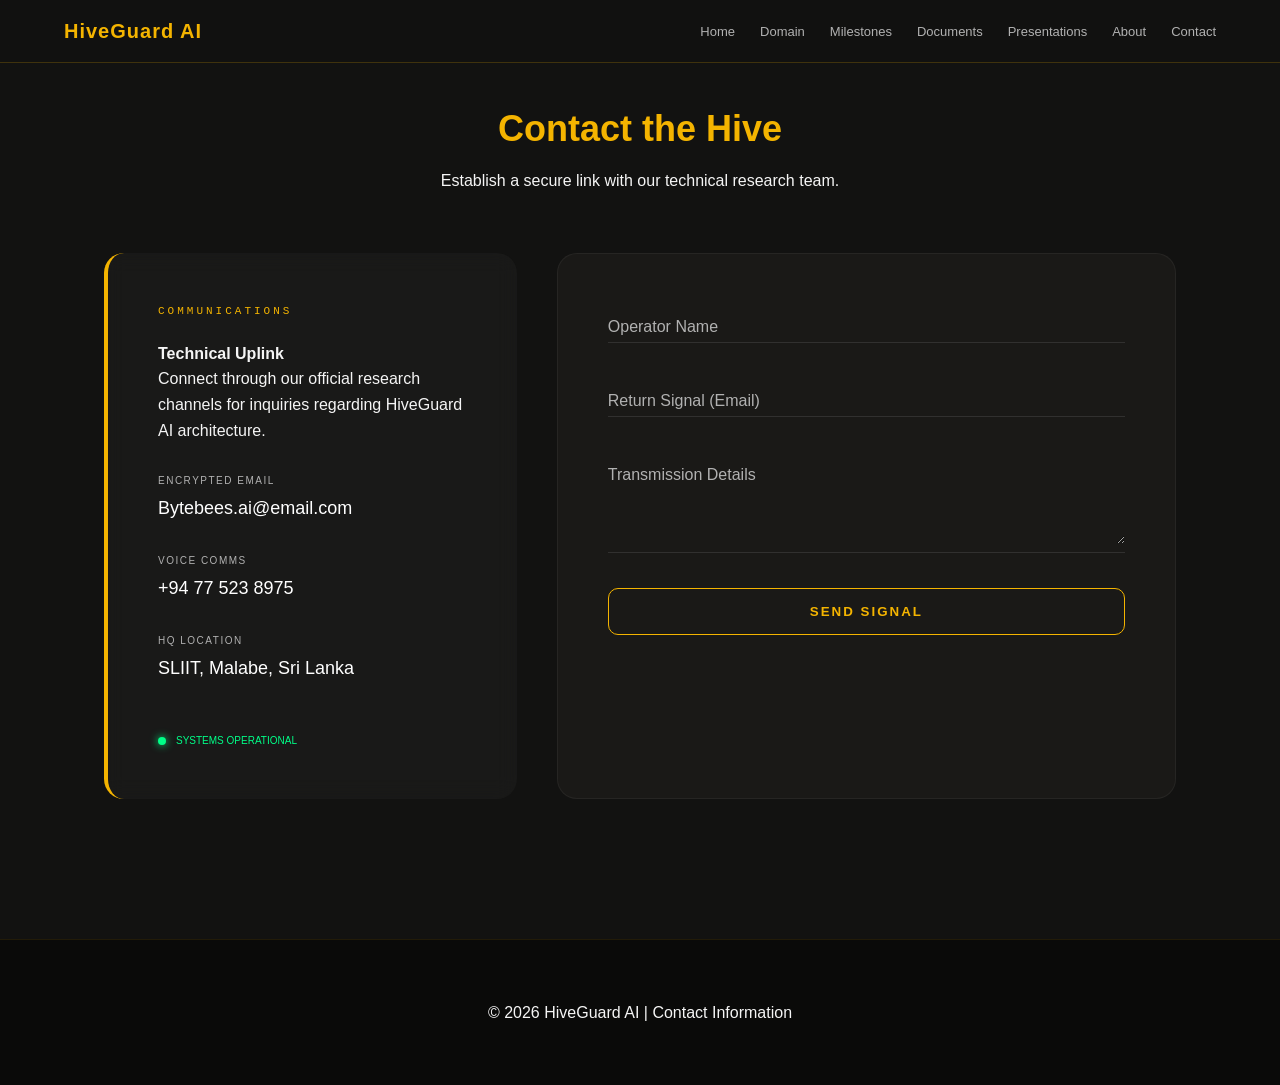
==== commit e8c2f81a: "Renewed milestones and updated project weights" ====
--- a/contact.html
+++ b/contact.html
@@ -40,11 +40,11 @@
             <div class="info-links">
                 <div class="info-item">
                     <span class="info-label">ENCRYPTED EMAIL</span>
-                    <a href="mailto:bytebees.ai@email.com">hiveguard.ai@email.com</a>
+                    <a href="mailto:bytebees.ai@email.com">Bytebees.ai@email.com</a>
                 </div>
                 <div class="info-item">
                     <span class="info-label">VOICE COMMS</span>
-                    <a href="tel:+947XXXXXXX">+94 7X XXX XXXX</a>
+                    <a href="tel:+9477413">+94 77 523 8975</a>
                 </div>
                 <div class="info-item">
                     <span class="info-label">HQ LOCATION</span>
